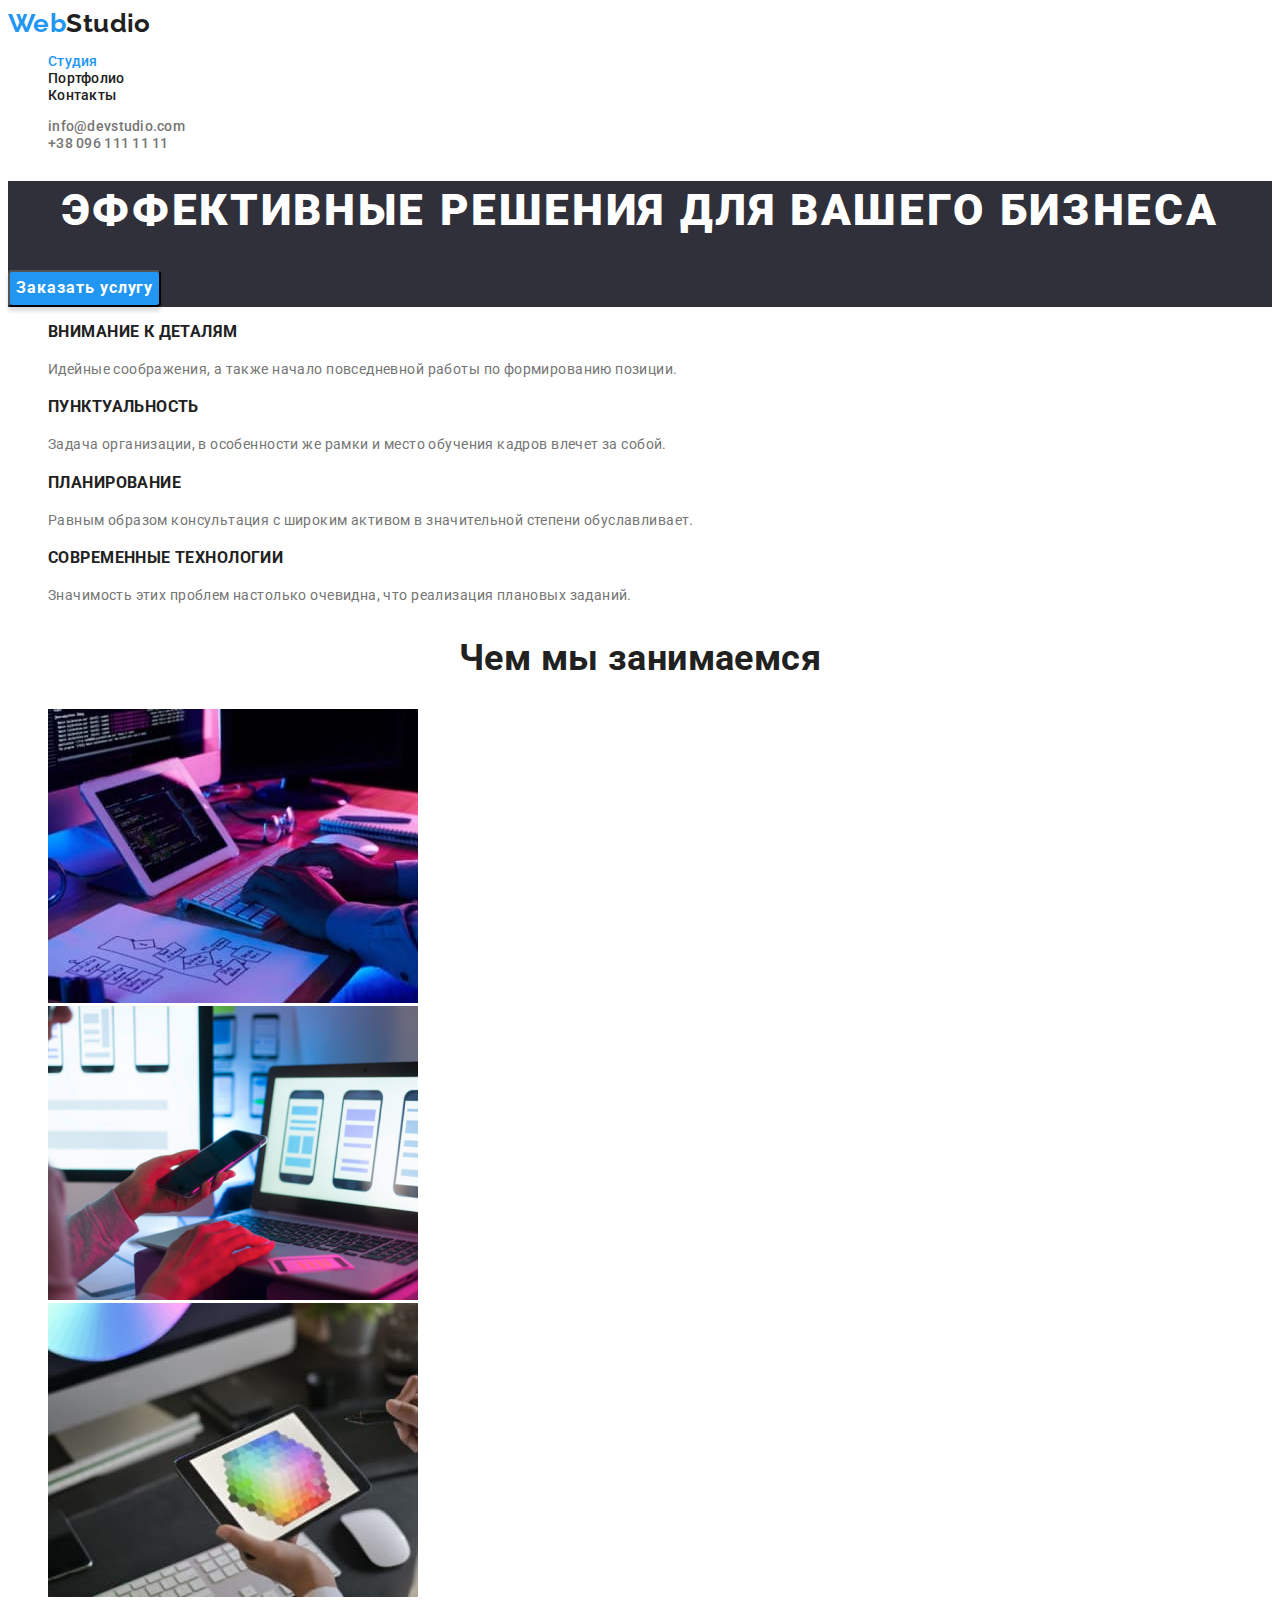
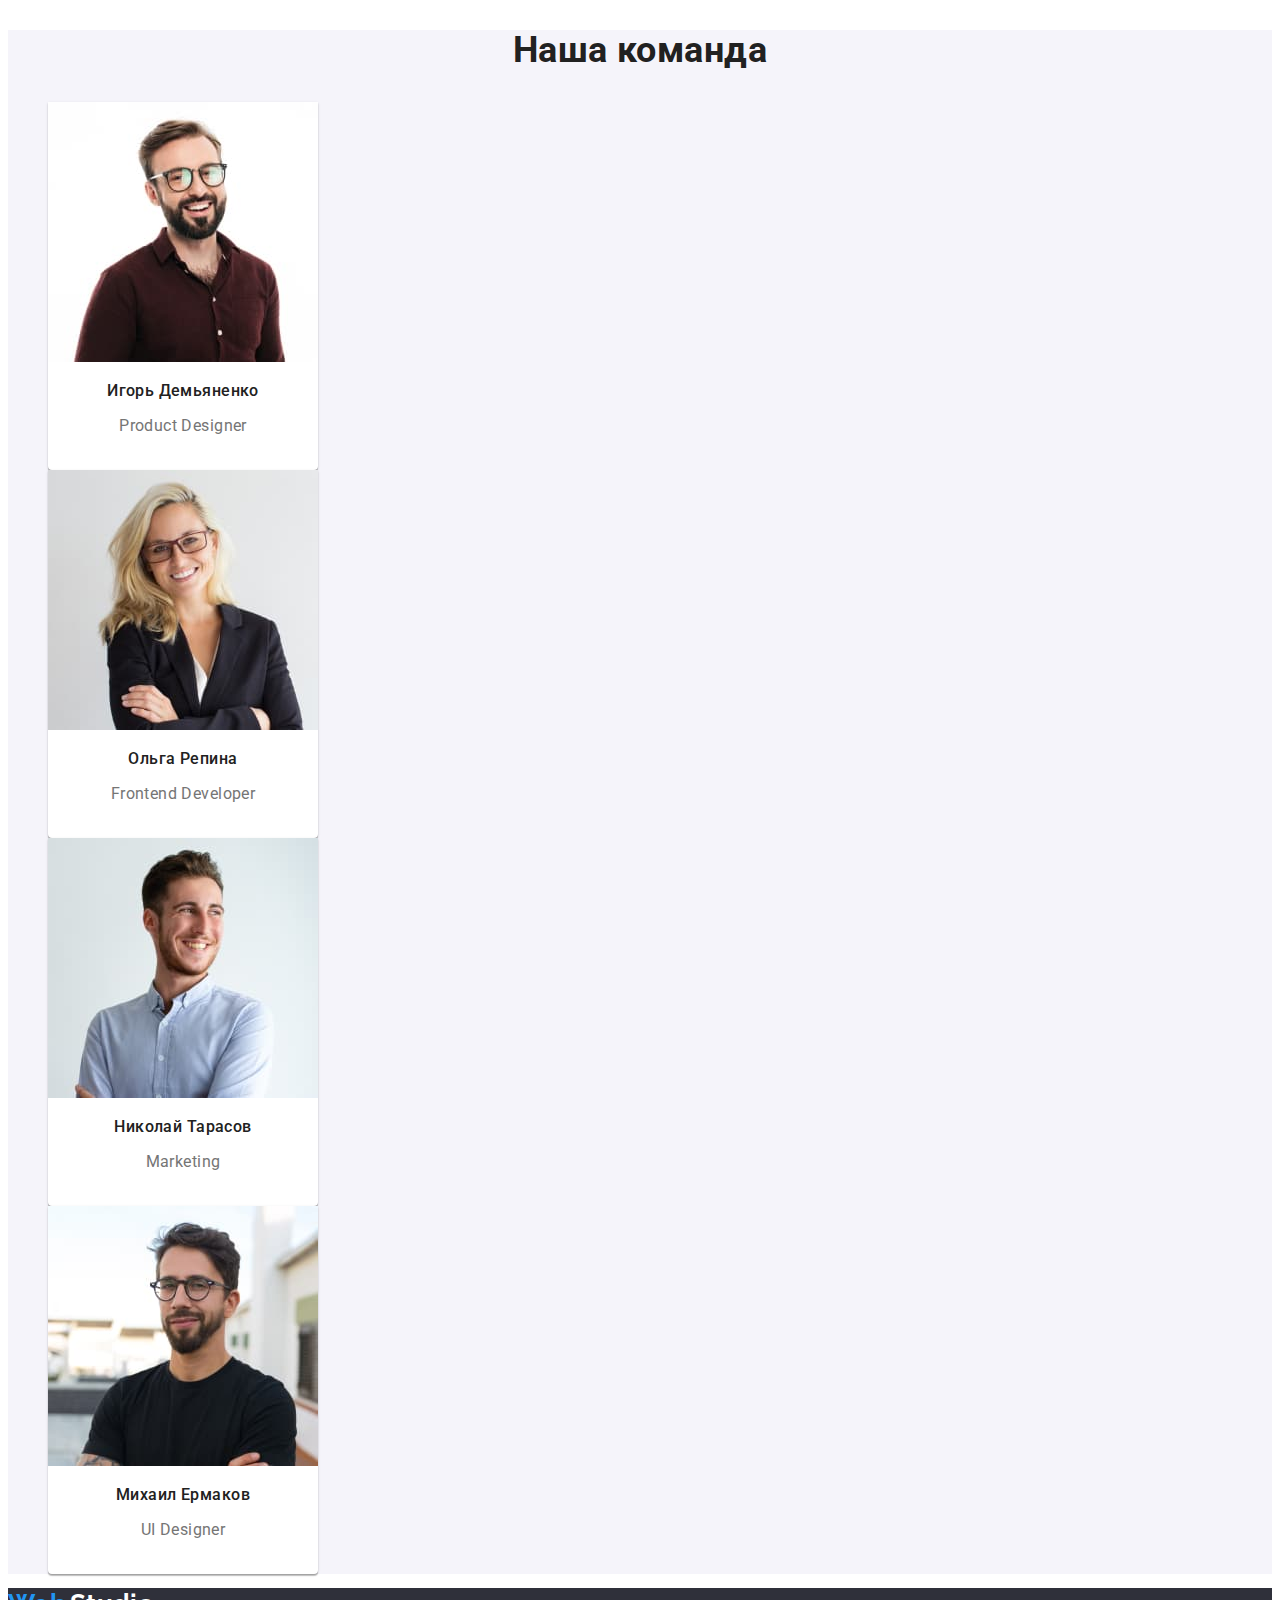
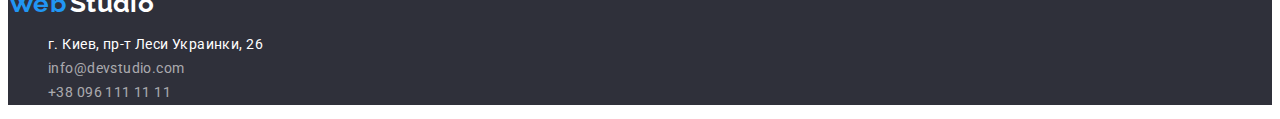
==== index.html @ 916453ed "new" ====
<!DOCTYPE html>
<html lang="ru">
<head>
    <meta charset="UTF-8">
    <meta http-equiv="X-UA-Compatible" content="IE=edge">
    <meta name="viewport" content="width=device-width, initial-scale=1.0">
    <title>Document</title>
<link rel="preconnect" href="https://fonts.googleapis.com">
<link rel="preconnect" href="https://fonts.gstatic.com" crossorigin>
<link href="https://fonts.googleapis.com/css2?family=Raleway:wght@700&family=Roboto:wght@400;500;700;900&display=swap" rel="stylesheet">

<link rel="stylesheet" href="./css/styles.css">
</head>
<body>
        <header class="page-header">
            <nav class="nav">
                <a href="index.html" class="page-logo link"> <span class="logo-active">Web</span><span
                        class="logo">Studio</span></a>
        
                <ul class="site-nav list">
                    <li><a href="./index.html" class="link current">Студия</a></li>
                    <li><a href="./portfolio.html" class="link ">Портфолио</a></li>
                    <li><a href="" class="link">Контакты</a></li>
                </ul>
            </nav>
            <ul class="auth-nav list">
                <li class=""><a href="mail:info@devstudio.com" class="link">info@devstudio.com </a></li>
                <li class=""><a href="tel:+380961111111" class="link">+38 096 111 11 11 </a></li>
            </ul>
        
        </header>

    <main>
        <section class="hero">
            <h1 class="hero-title">Эффективные решения для вашего бизнеса</h1>
            <button type="button" class="hero-btn"> Заказать услугу </button>
        </section>

        <section class="section benefits">
            <h2 class=" visually-hidden">Преимущества</h2>
            <ul class="section-list list">
                <li>
                    <h3 class="title">Внимание к деталям</h3>
                    <p class="text">Идейные соображения, а также начало повседневной работы по формированию позиции.</p>
                </li>
                <li>
                    <h3 class="title">Пунктуальность</h3>                                                
                    <p class="text">Задача организации, в особенности же рамки и место обучения кадров влечет за собой.</p>
                </li>
                <li>
                    <h3 class="title">Планирование</h3>
                    <p class="text">Равным образом консультация с широким активом в значительной степени обуславливает.</p>
                </li>
                <li>
                    <h3 class="title">Современные технологии</h3>
                    <p class="text">Значимость этих проблем настолько очевидна, что реализация плановых заданий.</p>
                </li>
            </ul>
        </section>

        <section class="section works">
            <h2 class="works-title">Чем мы занимаемся</h2>
            <ul class="list">
                <li><img src="./images/img1.jpg" alt="Человек печатает на клавиатуре" width="370" height="294"></li>
                <li><img src="./images/img2.jpg" alt="Человек работает с ноутбуком" width="370" height="294"></li>
                <li><img src="./images/img3.jpg" alt="Человек работает с планшетом" width="370" height="294"></li>
            </ul>
        </section>

        <section class="section team">
            <h2 class="team-title">Наша команда</h2>
            <ul class="list">
                 <li class="team-list">
                    <img src="./images/photo-1.jpg" alt="Куратор">
                    <h3 class="title">Игорь Демьяненко</h3>
                    <p lang="en" class="text">Product Designer</p>
                </li>
                <li class="team-list">
                    <img src="./images/photo-2.jpg" alt="Разработчик">
                    <h3 class="title">Ольга Репина</h3>
                    <p lang="en" class="text">Frontend Developer</p>
                </li>
                <li class="team-list">
                    <img src="./images/photo-3.jpg" alt="Маркетолог">
                    <h3 class="title">Николай Тарасов</h3>
                    <p lang="en" class="text">Marketing</p>
                </li>
                <li class="team-list">
                    <img src="./images/photo-4.jpg" alt="Дизайнер">
                    <h3 class="title">Михаил Ермаков</h3>
                    <p lang="en" class="text">UI Designer</p>
                </li>
            </ul>
        </section>
    </main>

<footer class="group">
    <a href="index.html" class="page-logo link"> <span class="logo-active">Web</span> <span class="logo">Studio</span></a>
    <address class="place">
        <ul class="menu list">
            <li><a href="https://goo.gl/maps/wAKZmXzCCc5WXMGi8" target="blank" rel="noopener nofollow noreferrer"
                    class="home-link link">
                    г. Киев, пр-т Леси Украинки, 26</a></li>
            <li><a href="mail:info@devstudio.com" class="link-direction link">info@devstudio.com</a></li>
            <li><a href="tel:+380961111111" class="link-direction link">+38 096 111 11 11</a></li>
        </ul>
    </address>

</footer>

</body>
</html>
---- css/styles.css ----
:root{
    --primary-text-color: #757575;
    --title-text-color:#212121;
    --accent-color:#2196F3;
    --second-accent-color:#188CE8;
    --white-text-color: #FFFFFF;
    --primary-background-color:#FFFFFF; 
    --second-background-color:#2F303A;
    --third-background-color:#F5F4FA;
    --footer-color:rgba(255, 255, 255, 0.6);
}
body{
    font-family: 'Roboto',sans-serif;
    background-color: var(--primary-background-color);
    color: var(--primary-text-color);
    font-size: 14px;
    letter-spacing: 0.03em;
}

/* ---------------------logo----------------- */
.page-logo:focus{
    color: var(--accent-color);
}
.logo-active{
    font-family:'Raleway',sans-serif;
    font-weight: 700;
    font-size: 26px;
    line-height: 1.19;
    color: var(--accent-color);
}
.logo{
    font-family:'Raleway',sans-serif;
    font-weight: 700;
    font-size: 26px;
    line-height: 1.19;
    color: var(--title-text-color);
}
/* --------------------header-------------------- */
.page-header{
    background-color: var(--white-text-color);
}
.site-nav .link {
    font-weight: 500;
    line-height: 1.14;
    letter-spacing: 0.02em;
    color: var(--title-text-color);
}
.site-nav .link:hover,
.site-nav .link:focus {
    color: var(--accent-color);
}

.auth-nav .link{
    font-weight: 500;
    line-height: 1.14;
    letter-spacing: 0.02em;
    color: var(--primary-text-color);
}
.auth-nav .link:focus, 
.auth-nav .link:hover{
    color: var(--accent-color);
}
.site-nav .current{
    color: var(--accent-color);
}
/* ---------------hero--------------------- */
.hero,
.group{
    background-color:var(--second-background-color);
}
.hero-title{
    font-weight: 900;
    font-size: 44px;
    line-height: 1.36;
    text-align: center;
    letter-spacing: 0.06em;
    text-transform: uppercase;
    color: var(--white-text-color);
}
.hero-btn{
    background-color: var(--accent-color);
    box-shadow: 0px 4px 4px rgba(0, 0, 0, 0.15);
    border-radius: 4px;
    font-weight: 700;
    font-size: 16px;
    line-height: 1.88;
    display: flex;
    align-items: center;
    text-align: center;
    letter-spacing: 0.06em;
    color: var(--white-text-color);
    font-family: inherit;
    cursor: pointer;
}
.hero-btn:hover, 
.hero-btn:focus{
    background-color: var(--second-accent-color);
}

/* -----------------visually-hidden------------------- */
.visually-hidden{
    position: absolute;
    width: 1px;
    height: 1px;
    margin: -1px;
    border: 0;
    padding: 0;
    clip: rect(0 0 0 0);
    overflow: hidden;
}


/* --------------benefits--------------------------- */

.benefits,
.works{
    background-color:var(--primary-background-color);
}
.benefits .title{
    font-weight: 700;
    line-height: 1.14;
    text-transform: uppercase;
    color:var(--title-text-color);
}
.benefits .text{
    line-height: 1.71;
    color: var(--primary-text-color);
}

/* ----------------works-------------------------- */
.team-title,
.works-title{
    font-weight: 700;
    font-size: 36px;
    line-height: 1.16;
    text-align: center;
    color: var(--title-text-color);
}
/* ----------------team----------------------------- */

.team{
    background-color: var(--third-background-color);
}
.team-list{
  background-color: var(--white-text-color);
    box-shadow: 0px 1px 3px rgba(0, 0, 0, 0.12),
    0px 1px 1px rgba(0, 0, 0, 0.14),
    0px 2px 1px rgba(0, 0, 0, 0.2);
    border-radius: 0px 0px 4px 4px;

    width: 270px;
    height: 368px;
    left: 215px;
    top: 1635px;
}
.team .title{
    font-weight: 500;
    font-size: 16px;
    line-height: 1.19;
    text-align: center;
    color: var(--title-text-color);
}
.team .text{
    font-weight: 400;
    font-size: 16px;
    line-height: 1.19;
    text-align: center;
    color:var(--primary-text-color);
}
/* -------------footer-------------- */
.group .logo{
    color: var(--white-text-color);
}
.place {
    font-style: normal;
}
.menu .link-direction {
    color: var(--footer-color);
}
.link-direction,
.home-link{
    line-height: 1.71;
}
.menu .link-direction:hover,
.menu .link-direction:focus{
    color: var(--accent-color);
}

.menu .home-link{
   
    color: var(--white-text-color);
}

.link{
    text-decoration: none;
}
.list{
    list-style: none;
}


/* --------------portfolio------------------ */
.btn{
    font-weight: 500;
    font-size: 16px;
    line-height: 1.62;
    text-align: center;
    color: var(--title-text-color);
    background-color: var(--third-background-color);
    cursor: pointer;
    font-family: inherit;
}
.btn:hover,
.btn:focus{
    color: var(--white-text-color);
    background-color:var(--accent-color)
}
/* ------------section-------------- */
.port-title{
    font-weight: 700;
    font-size: 18px;
    line-height: 2;
    letter-spacing: 0.06em;
    color: var(--title-text-color);
}
.port-text{
    font-weight: 400;
    font-size: 16px;
    line-height: 1.88;
    color: var(--primary-text-color);
}
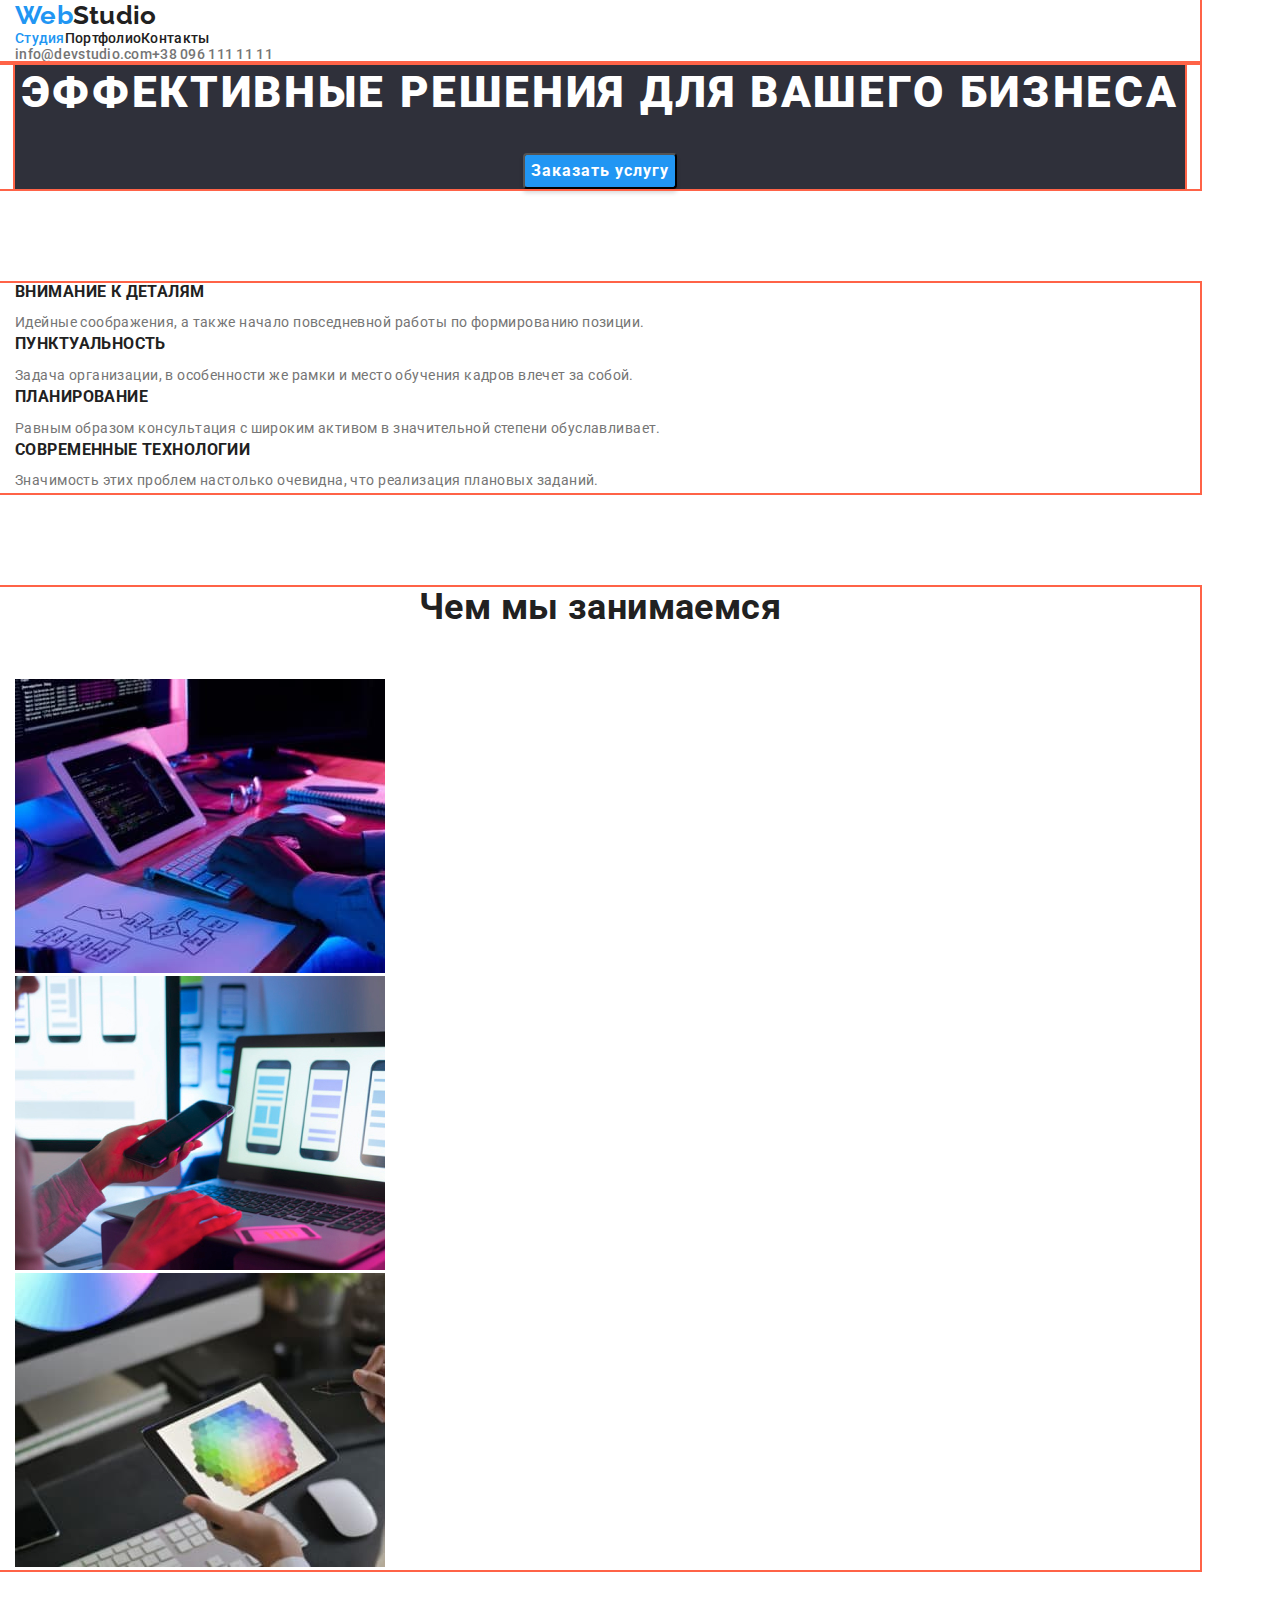
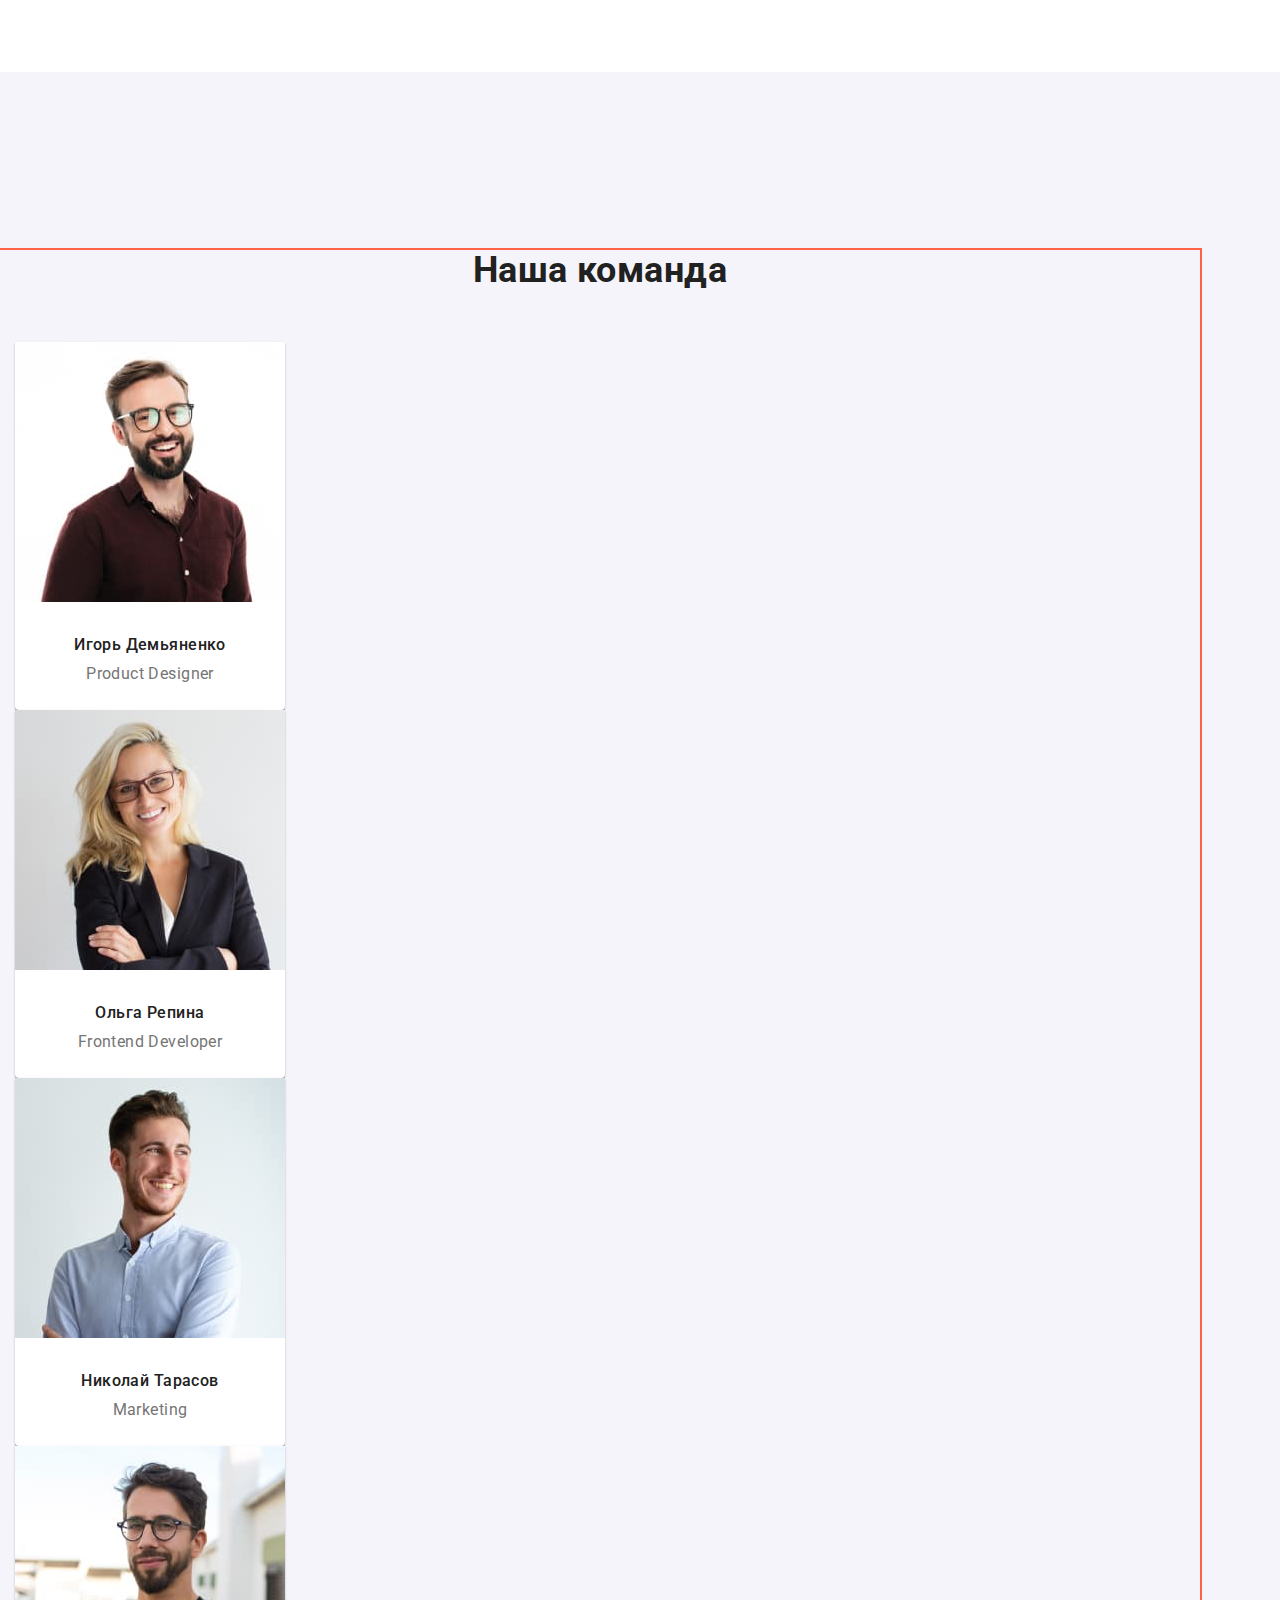
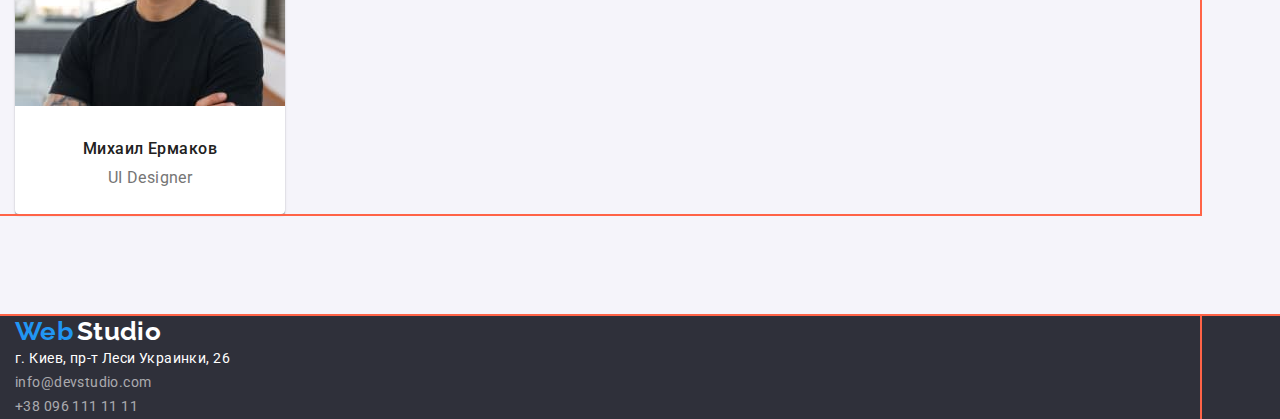
==== commit ccca56e0: "add html scc" ====
--- a/index.html
+++ b/index.html
@@ -5,107 +5,131 @@
     <meta http-equiv="X-UA-Compatible" content="IE=edge">
     <meta name="viewport" content="width=device-width, initial-scale=1.0">
     <title>Document</title>
-<link rel="preconnect" href="https://fonts.googleapis.com">
-<link rel="preconnect" href="https://fonts.gstatic.com" crossorigin>
-<link href="https://fonts.googleapis.com/css2?family=Raleway:wght@700&family=Roboto:wght@400;500;700;900&display=swap" rel="stylesheet">
+    <link rel="stylesheet" href="https://cdnjs.cloudflare.com/ajax/libs/modern-normalize/1.0.0/modern-normalize.min.css" />
+
+    <link rel="preconnect" href="https://fonts.googleapis.com">
+    <link rel="preconnect" href="https://fonts.gstatic.com" crossorigin>
+
+    <link href="https://fonts.googleapis.com/css2?family=Raleway:wght@700&family=Roboto:wght@400;500;700;900&display=swap" rel="stylesheet">
 
 <link rel="stylesheet" href="./css/styles.css">
 </head>
 <body>
+   
         <header class="page-header">
-            <nav class="nav">
-                <a href="index.html" class="page-logo link"> <span class="logo-active">Web</span><span
-                        class="logo">Studio</span></a>
-        
-                <ul class="site-nav list">
-                    <li><a href="./index.html" class="link current">Студия</a></li>
-                    <li><a href="./portfolio.html" class="link ">Портфолио</a></li>
-                    <li><a href="" class="link">Контакты</a></li>
+            <div class="container">
+                <nav class="">
+                    <a href="index.html" class="page-logo"><span class="logo-active">Web</span><span
+                            class="logo">Studio</span></a>
+                
+                    <ul class="site-nav">
+                        <li><a href="./index.html" class="link current">Студия</a></li>
+                        <li><a href="./portfolio.html" class="link ">Портфолио</a></li>
+                        <li><a href="" class="link">Контакты</a></li>
+                    </ul>
+                </nav>
+                <ul class="auth-nav list">
+                    <li class=""><a href="mail:info@devstudio.com" class="link">info@devstudio.com </a></li>
+                    <li class=""><a href="tel:+380961111111" class="link">+38 096 111 11 11 </a></li>
                 </ul>
-            </nav>
-            <ul class="auth-nav list">
-                <li class=""><a href="mail:info@devstudio.com" class="link">info@devstudio.com </a></li>
-                <li class=""><a href="tel:+380961111111" class="link">+38 096 111 11 11 </a></li>
-            </ul>
+            </div>
+           
         
         </header>
+       
+
 
     <main>
-        <section class="hero">
-            <h1 class="hero-title">Эффективные решения для вашего бизнеса</h1>
-            <button type="button" class="hero-btn"> Заказать услугу </button>
-        </section>
+        <div class="container">
+            <section class="hero">
+                <h1 class="hero-title">Эффективные решения для вашего бизнеса</h1>
+                <button type="button" class="hero-btn"> Заказать услугу </button>
+            </section>
+        </div>
 
         <section class="section benefits">
-            <h2 class=" visually-hidden">Преимущества</h2>
-            <ul class="section-list list">
-                <li>
-                    <h3 class="title">Внимание к деталям</h3>
-                    <p class="text">Идейные соображения, а также начало повседневной работы по формированию позиции.</p>
-                </li>
-                <li>
-                    <h3 class="title">Пунктуальность</h3>                                                
-                    <p class="text">Задача организации, в особенности же рамки и место обучения кадров влечет за собой.</p>
-                </li>
-                <li>
-                    <h3 class="title">Планирование</h3>
-                    <p class="text">Равным образом консультация с широким активом в значительной степени обуславливает.</p>
-                </li>
-                <li>
-                    <h3 class="title">Современные технологии</h3>
-                    <p class="text">Значимость этих проблем настолько очевидна, что реализация плановых заданий.</p>
-                </li>
-            </ul>
+            <div class="container">
+                <h2 class=" visually-hidden">Преимущества</h2>
+                <ul class="section-list list">
+                    <li>
+                        <h3 class="title">Внимание к деталям</h3>
+                        <p class="text">Идейные соображения, а также начало повседневной работы по формированию позиции.</p>
+                    </li>
+                    <li>
+                        <h3 class="title">Пунктуальность</h3>
+                        <p class="text">Задача организации, в особенности же рамки и место обучения кадров влечет за собой.</p>
+                    </li>
+                    <li>
+                        <h3 class="title">Планирование</h3>
+                        <p class="text">Равным образом консультация с широким активом в значительной степени обуславливает.</p>
+                    </li>
+                    <li>
+                        <h3 class="title">Современные технологии</h3>
+                        <p class="text">Значимость этих проблем настолько очевидна, что реализация плановых заданий.</p>
+                    </li>
+                </ul>
+            </div>
         </section>
 
         <section class="section works">
-            <h2 class="works-title">Чем мы занимаемся</h2>
-            <ul class="list">
-                <li><img src="./images/img1.jpg" alt="Человек печатает на клавиатуре" width="370" height="294"></li>
-                <li><img src="./images/img2.jpg" alt="Человек работает с ноутбуком" width="370" height="294"></li>
-                <li><img src="./images/img3.jpg" alt="Человек работает с планшетом" width="370" height="294"></li>
-            </ul>
-        </section>
+            <div class="container">
+                <h2 class="works-title">Чем мы занимаемся</h2>
+                <ul class="list">
+                    <li><img src="./images/img1.jpg" alt="Человек печатает на клавиатуре" width="370" height="294"></li>
+                    <li><img src="./images/img2.jpg" alt="Человек работает с ноутбуком" width="370" height="294"></li>
+                    <li><img src="./images/img3.jpg" alt="Человек работает с планшетом" width="370" height="294"></li>
+                </ul>
+                </section>
+            </div>
 
         <section class="section team">
-            <h2 class="team-title">Наша команда</h2>
-            <ul class="list">
-                 <li class="team-list">
-                    <img src="./images/photo-1.jpg" alt="Куратор">
-                    <h3 class="title">Игорь Демьяненко</h3>
-                    <p lang="en" class="text">Product Designer</p>
-                </li>
-                <li class="team-list">
-                    <img src="./images/photo-2.jpg" alt="Разработчик">
-                    <h3 class="title">Ольга Репина</h3>
-                    <p lang="en" class="text">Frontend Developer</p>
-                </li>
-                <li class="team-list">
-                    <img src="./images/photo-3.jpg" alt="Маркетолог">
-                    <h3 class="title">Николай Тарасов</h3>
-                    <p lang="en" class="text">Marketing</p>
-                </li>
-                <li class="team-list">
-                    <img src="./images/photo-4.jpg" alt="Дизайнер">
-                    <h3 class="title">Михаил Ермаков</h3>
-                    <p lang="en" class="text">UI Designer</p>
-                </li>
-            </ul>
+              <div class="container">
+                <h2 class="team-title">Наша команда</h2>
+                <ul class="list">
+                    <li class="team-list">
+                        <img src="./images/photo-1.jpg" alt="Куратор" class="imag">
+                        <h3 class="title">Игорь Демьяненко</h3>
+                        <p lang="en" class="text">Product Designer</p>
+                    </li>
+                    <li class="team-list">
+                        <img src="./images/photo-2.jpg" alt="Разработчик" class="imag">
+                        <h3 class="title">Ольга Репина</h3>
+                        <p lang="en" class="text">Frontend Developer</p>
+                    </li>
+                    <li class="team-list">
+                        <img src="./images/photo-3.jpg" alt="Маркетолог" class="imag">
+                        <h3 class="title">Николай Тарасов</h3>
+                        <p lang="en" class="text">Marketing</p>
+                    </li>
+                    <li class="team-list">
+                        <img src="./images/photo-4.jpg" alt="Дизайнер" class="imag">
+                        <h3 class="title">Михаил Ермаков</h3>
+                        <p lang="en" class="text">UI Designer</p>
+                    </li>
+                </ul>
+
+           
+      
+              </div>      
+                
+            
         </section>
     </main>
 
 <footer class="group">
-    <a href="index.html" class="page-logo link"> <span class="logo-active">Web</span> <span class="logo">Studio</span></a>
-    <address class="place">
-        <ul class="menu list">
-            <li><a href="https://goo.gl/maps/wAKZmXzCCc5WXMGi8" target="blank" rel="noopener nofollow noreferrer"
-                    class="home-link link">
-                    г. Киев, пр-т Леси Украинки, 26</a></li>
-            <li><a href="mail:info@devstudio.com" class="link-direction link">info@devstudio.com</a></li>
-            <li><a href="tel:+380961111111" class="link-direction link">+38 096 111 11 11</a></li>
-        </ul>
-    </address>
+    <div class="container">
+        <a href="index.html" class="page-logo link"> <span class="logo-active">Web</span> <span class="logo">Studio</span></a>
+        <address class="place">
+            <ul class="menu list">
+                <li><a href="https://goo.gl/maps/wAKZmXzCCc5WXMGi8" target="blank" rel="noopener nofollow noreferrer"
+                        class="home-link link">
+                        г. Киев, пр-т Леси Украинки, 26</a></li>
+                <li><a href="mail:info@devstudio.com" class="link-direction link">info@devstudio.com</a></li>
+                <li><a href="tel:+380961111111" class="link-direction link">+38 096 111 11 11</a></li>
+            </ul>
+        </address>
 
+    </div>
 </footer>
 
 </body>
--- a/css/styles.css
+++ b/css/styles.css
@@ -15,11 +15,32 @@
     color: var(--primary-text-color);
     font-size: 14px;
     letter-spacing: 0.03em;
-}
-
+    
+}
+
+
+
+ul{
+    padding: 0;
+    margin: 0;
+    list-style: none;
+}
+a{
+    text-decoration: none;
+}
+.container {
+
+    width: 1200px;
+    padding-left: 15px;
+    padding-right: 15px;
+    outline: 2px solid tomato;
+
+    /* text-align: center; */
+}
 /* ---------------------logo----------------- */
 .page-logo:focus{
     color: var(--accent-color);
+    
 }
 .logo-active{
     font-family:'Raleway',sans-serif;
@@ -36,46 +57,59 @@
     color: var(--title-text-color);
 }
 /* --------------------header-------------------- */
+
 .page-header{
-    background-color: var(--white-text-color);
-}
-.site-nav .link {
     font-weight: 500;
     line-height: 1.14;
     letter-spacing: 0.02em;
-    color: var(--title-text-color);
-}
+    background-color: var(--white-text-color);
+}
+.site-nav .link {
+    color: var(--title-text-color);
+}
+
+.auth-nav .link {
+    color: var(--primary-text-color);
+}
+
 .site-nav .link:hover,
-.site-nav .link:focus {
-    color: var(--accent-color);
-}
-
-.auth-nav .link{
-    font-weight: 500;
-    line-height: 1.14;
-    letter-spacing: 0.02em;
-    color: var(--primary-text-color);
-}
-.auth-nav .link:focus, 
-.auth-nav .link:hover{
-    color: var(--accent-color);
-}
+.site-nav .link:focus,
+.auth-nav .link:focus,
+.auth-nav .link:hover {
+    color: var(--accent-color);
+}
+
 .site-nav .current{
     color: var(--accent-color);
+}
+
+.site-nav,
+.auth-nav{
+    display: flex;
 }
 /* ---------------hero--------------------- */
 .hero,
 .group{
     background-color:var(--second-background-color);
-}
+    outline: 2px solid tomato;
+}
+.hero{
+    text-align: center;
+    /* margin-bottom: 94px; */
+}
+
 .hero-title{
+    margin-top: 0;
+    margin-bottom: 30px;
+
     font-weight: 900;
     font-size: 44px;
     line-height: 1.36;
-    text-align: center;
     letter-spacing: 0.06em;
     text-transform: uppercase;
-    color: var(--white-text-color);
+
+    color: var(--white-text-color);
+    /* background-color: teal; */
 }
 .hero-btn{
     background-color: var(--accent-color);
@@ -84,13 +118,14 @@
     font-weight: 700;
     font-size: 16px;
     line-height: 1.88;
-    display: flex;
-    align-items: center;
-    text-align: center;
+    display:inline-block;
+    /* align-items: center; */
+    /* text-align: center; */
     letter-spacing: 0.06em;
     color: var(--white-text-color);
     font-family: inherit;
     cursor: pointer;
+    /* margin-bottom: 200px; */
 }
 .hero-btn:hover, 
 .hero-btn:focus{
@@ -117,31 +152,75 @@
     background-color:var(--primary-background-color);
 }
 .benefits .title{
+    margin-top: 0;
+    margin-bottom: 10px;
     font-weight: 700;
     line-height: 1.14;
     text-transform: uppercase;
     color:var(--title-text-color);
+    /* background-color:tomato; */
 }
 .benefits .text{
+    margin-top: 0;
+    margin-bottom: 0;
     line-height: 1.71;
     color: var(--primary-text-color);
+}
+
+.benefits {
+    padding-bottom: 94px;
+    padding-top: 94px;
+    /* background-color: rebeccapurple; */
+
+    /* margin-bottom: 94px;  */
+    /* background-color: tomato; */
 }
 
 /* ----------------works-------------------------- */
 .team-title,
 .works-title{
+    margin-top: 0;
+    margin-bottom: 50px;
     font-weight: 700;
     font-size: 36px;
     line-height: 1.16;
     text-align: center;
     color: var(--title-text-color);
 }
+.works{
+    /* background-color: tomato; */
+    /* margin-bottom: 94px; */
+    padding-bottom: 102px;
+}
+
+
 /* ----------------team----------------------------- */
 
 .team{
+    
     background-color: var(--third-background-color);
+    padding-top: 178px;
+    padding-bottom: 102px;
+}
+
+.team .title {
+    margin-top: 0;
+    margin-bottom: 10px;
+
+    font-weight: 500;
+    font-size: 16px;
+    line-height: 1.19;
+     text-align: center;
+    color: var(--title-text-color); 
+}
+
+.imag{
+    margin-bottom: 30px;
 }
 .team-list{
+   
+
+    
   background-color: var(--white-text-color);
     box-shadow: 0px 1px 3px rgba(0, 0, 0, 0.12),
     0px 1px 1px rgba(0, 0, 0, 0.14),
@@ -152,15 +231,12 @@
     height: 368px;
     left: 215px;
     top: 1635px;
-}
-.team .title{
-    font-weight: 500;
-    font-size: 16px;
-    line-height: 1.19;
-    text-align: center;
-    color: var(--title-text-color);
-}
+    
+}
+
 .team .text{
+    margin-top: 0;
+    margin-bottom: 30px;
     font-weight: 400;
     font-size: 16px;
     line-height: 1.19;
@@ -187,16 +263,10 @@
 }
 
 .menu .home-link{
-   
-    color: var(--white-text-color);
-}
-
-.link{
-    text-decoration: none;
-}
-.list{
-    list-style: none;
-}
+    color: var(--white-text-color);
+}
+
+
 
 
 /* --------------portfolio------------------ */
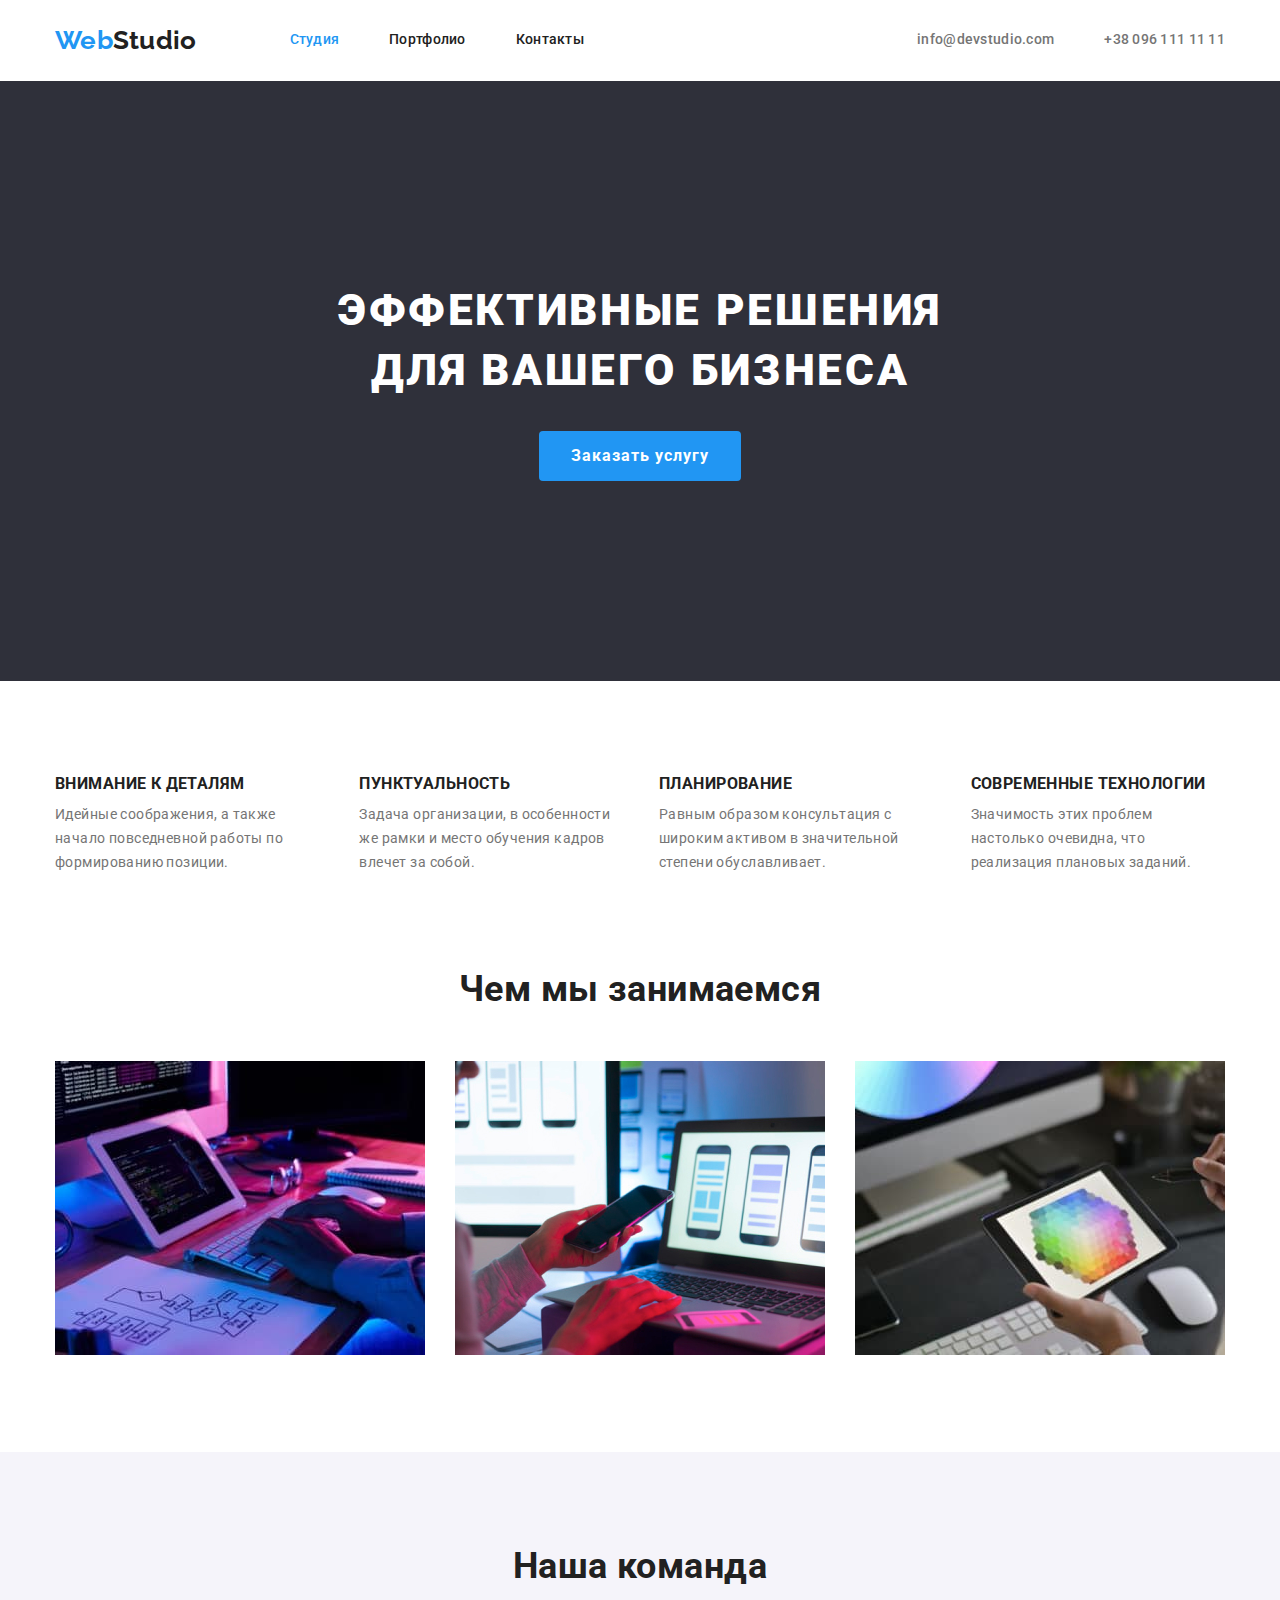
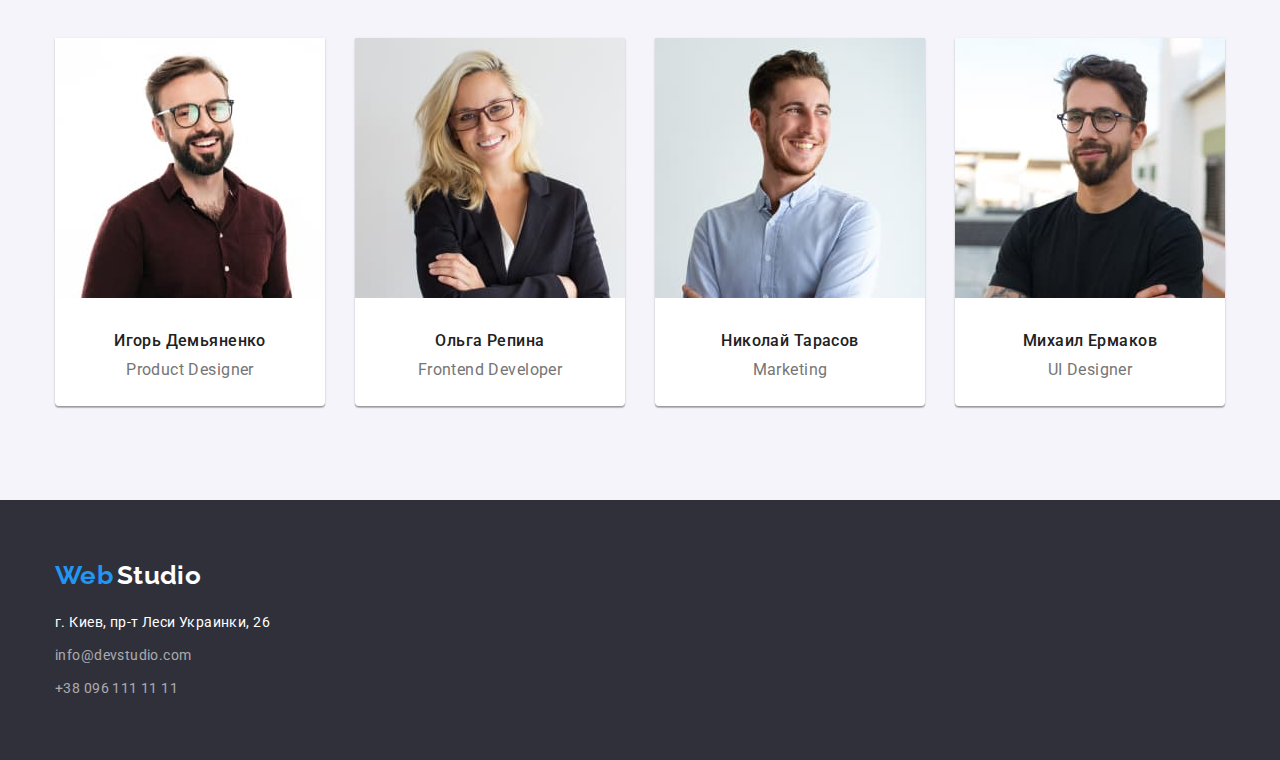
==== commit 006a981a: "add html+css home page" ====
--- a/index.html
+++ b/index.html
@@ -17,53 +17,55 @@
 <body>
    
         <header class="page-header">
-            <div class="container">
-                <nav class="">
-                    <a href="index.html" class="page-logo"><span class="logo-active">Web</span><span
+            <div class="container main-nav">
+                <nav class="header-nav">
+                    <a href="index.html" class="page-logo link"><span class="logo-active">Web</span><span
                             class="logo">Studio</span></a>
                 
                     <ul class="site-nav">
-                        <li><a href="./index.html" class="link current">Студия</a></li>
-                        <li><a href="./portfolio.html" class="link ">Портфолио</a></li>
-                        <li><a href="" class="link">Контакты</a></li>
+                        <li class="item"><a href="./index.html" class="link current">Студия</a></li>
+                        <li class="item"><a href="./portfolio.html" class="link ">Портфолио</a></li>
+                        <li class="item"><a href="" class="link">Контакты</a></li>
                     </ul>
                 </nav>
-                <ul class="auth-nav list">
-                    <li class=""><a href="mail:info@devstudio.com" class="link">info@devstudio.com </a></li>
-                    <li class=""><a href="tel:+380961111111" class="link">+38 096 111 11 11 </a></li>
-                </ul>
+                
+                    <ul class="auth-nav">
+                        <li class="item"><a href="mail:info@devstudio.com" class="link">info@devstudio.com </a></li>
+                        <li class="item"><a href="tel:+380961111111" class="link">+38 096 111 11 11 </a></li>
+                    </ul>
+                
             </div>
            
         
         </header>
        
-
-
     <main>
-        <div class="container">
-            <section class="hero">
+        <section class="hero">
+            <div class="container">
                 <h1 class="hero-title">Эффективные решения для вашего бизнеса</h1>
                 <button type="button" class="hero-btn"> Заказать услугу </button>
-            </section>
-        </div>
+            </div>
+        </section>
+
+        
 
         <section class="section benefits">
             <div class="container">
                 <h2 class=" visually-hidden">Преимущества</h2>
-                <ul class="section-list list">
-                    <li>
+                <ul class="section-list">
+                    <li class="item">
                         <h3 class="title">Внимание к деталям</h3>
                         <p class="text">Идейные соображения, а также начало повседневной работы по формированию позиции.</p>
                     </li>
-                    <li>
+                    <li class="item">
                         <h3 class="title">Пунктуальность</h3>
                         <p class="text">Задача организации, в особенности же рамки и место обучения кадров влечет за собой.</p>
                     </li>
-                    <li>
+                    <li class="item">
                         <h3 class="title">Планирование</h3>
                         <p class="text">Равным образом консультация с широким активом в значительной степени обуславливает.</p>
                     </li>
-                    <li>
+                    <li class="item">
                         <h3 class="title">Современные технологии</h3>
                         <p class="text">Значимость этих проблем настолько очевидна, что реализация плановых заданий.</p>
                     </li>
@@ -74,10 +76,10 @@
         <section class="section works">
             <div class="container">
                 <h2 class="works-title">Чем мы занимаемся</h2>
-                <ul class="list">
-                    <li><img src="./images/img1.jpg" alt="Человек печатает на клавиатуре" width="370" height="294"></li>
-                    <li><img src="./images/img2.jpg" alt="Человек работает с ноутбуком" width="370" height="294"></li>
-                    <li><img src="./images/img3.jpg" alt="Человек работает с планшетом" width="370" height="294"></li>
+                <ul class="works-list">
+                    <li class="item"><img src="./images/img1.jpg" alt="Человек печатает на клавиатуре" width="370" height="294"></li>
+                    <li class="item"><img src="./images/img2.jpg" alt="Человек работает с ноутбуком" width="370" height="294"></li>
+                    <li class="item"><img src="./images/img3.jpg" alt="Человек работает с планшетом" width="370" height="294"></li>
                 </ul>
                 </section>
             </div>
@@ -85,23 +87,23 @@
         <section class="section team">
               <div class="container">
                 <h2 class="team-title">Наша команда</h2>
-                <ul class="list">
-                    <li class="team-list">
+                <ul class="team-list">
+                    <li class="item">
                         <img src="./images/photo-1.jpg" alt="Куратор" class="imag">
                         <h3 class="title">Игорь Демьяненко</h3>
                         <p lang="en" class="text">Product Designer</p>
                     </li>
-                    <li class="team-list">
+                    <li class="item">
                         <img src="./images/photo-2.jpg" alt="Разработчик" class="imag">
                         <h3 class="title">Ольга Репина</h3>
                         <p lang="en" class="text">Frontend Developer</p>
                     </li>
-                    <li class="team-list">
+                    <li class="item">
                         <img src="./images/photo-3.jpg" alt="Маркетолог" class="imag">
                         <h3 class="title">Николай Тарасов</h3>
                         <p lang="en" class="text">Marketing</p>
                     </li>
-                    <li class="team-list">
+                    <li class="item">
                         <img src="./images/photo-4.jpg" alt="Дизайнер" class="imag">
                         <h3 class="title">Михаил Ермаков</h3>
                         <p lang="en" class="text">UI Designer</p>
@@ -120,12 +122,12 @@
     <div class="container">
         <a href="index.html" class="page-logo link"> <span class="logo-active">Web</span> <span class="logo">Studio</span></a>
         <address class="place">
-            <ul class="menu list">
-                <li><a href="https://goo.gl/maps/wAKZmXzCCc5WXMGi8" target="blank" rel="noopener nofollow noreferrer"
+            <ul class="menu">
+                <li class="item"><a href="https://goo.gl/maps/wAKZmXzCCc5WXMGi8" target="blank" rel="noopener nofollow noreferrer"
                         class="home-link link">
                         г. Киев, пр-т Леси Украинки, 26</a></li>
-                <li><a href="mail:info@devstudio.com" class="link-direction link">info@devstudio.com</a></li>
-                <li><a href="tel:+380961111111" class="link-direction link">+38 096 111 11 11</a></li>
+                <li class="item"><a href="mail:info@devstudio.com" class="link-direction link">info@devstudio.com</a></li>
+                <li class="item"><a href="tel:+380961111111" class="link-direction link">+38 096 111 11 11</a></li>
             </ul>
         </address>
 
--- a/css/styles.css
+++ b/css/styles.css
@@ -9,6 +9,7 @@
     --third-background-color:#F5F4FA;
     --footer-color:rgba(255, 255, 255, 0.6);
 }
+
 body{
     font-family: 'Roboto',sans-serif;
     background-color: var(--primary-background-color);
@@ -18,54 +19,99 @@
     
 }
 
-
-
 ul{
     padding: 0;
     margin: 0;
     list-style: none;
 }
-a{
+
+.link{
     text-decoration: none;
 }
+
 .container {
-
     width: 1200px;
-    padding-left: 15px;
-    padding-right: 15px;
-    outline: 2px solid tomato;
-
-    /* text-align: center; */
+    margin: 0 auto;
+    padding: 0 15px;
+
+    /* outline: 2px solid tomato; */
 }
 /* ---------------------logo----------------- */
 .page-logo:focus{
     color: var(--accent-color);
-    
-}
+}
+
+.page-logo{
+    padding-top: 25px;
+    padding-bottom: 25px;
+}
+
 .logo-active{
+    color: var(--accent-color);
+
     font-family:'Raleway',sans-serif;
     font-weight: 700;
     font-size: 26px;
     line-height: 1.19;
-    color: var(--accent-color);
-}
+}
+
 .logo{
+    color: var(--title-text-color);
+
     font-family:'Raleway',sans-serif;
     font-weight: 700;
     font-size: 26px;
-    line-height: 1.19;
-    color: var(--title-text-color);
+    line-height: 1.19; 
 }
 /* --------------------header-------------------- */
 
 .page-header{
+    background-color: var(--white-text-color);
+    
+
     font-weight: 500;
     line-height: 1.14;
     letter-spacing: 0.02em;
-    background-color: var(--white-text-color);
-}
+}
+
+/* main-nav */
+.main-nav{
+    display: flex;
+    align-items: center;
+}
+
+.header-nav{
+    display: flex;
+}
+
 .site-nav .link {
-    color: var(--title-text-color);
+    display: block;
+    padding-top: 32px;
+    padding-bottom: 32px;
+
+    color: var(--title-text-color);
+}
+
+.site-nav{
+    display: flex;
+    margin-left: 93px;
+}
+
+.site-nav .item+ .item{
+    margin-left: 50px;
+}
+
+/* auth-nav */
+
+.auth-nav{
+    display: flex;
+    padding-top: 32px;
+    padding-bottom: 32px;
+    margin-left: auto;
+}
+
+.auth-nav .item+.item{
+    margin-left: 50px;
 }
 
 .auth-nav .link {
@@ -76,57 +122,57 @@
 .site-nav .link:focus,
 .auth-nav .link:focus,
 .auth-nav .link:hover {
-    color: var(--accent-color);
+    color: var(--accent-color);     
 }
 
 .site-nav .current{
     color: var(--accent-color);
 }
 
-.site-nav,
-.auth-nav{
-    display: flex;
-}
 /* ---------------hero--------------------- */
-.hero,
-.group{
+.hero{
     background-color:var(--second-background-color);
-    outline: 2px solid tomato;
-}
+}
+
 .hero{
     text-align: center;
-    /* margin-bottom: 94px; */
 }
 
 .hero-title{
-    margin-top: 0;
+    padding-top: 200px;
+    width: 696px;
+    margin: 0 auto;
     margin-bottom: 30px;
+
+    color: var(--white-text-color); 
 
     font-weight: 900;
     font-size: 44px;
     line-height: 1.36;
     letter-spacing: 0.06em;
     text-transform: uppercase;
-
+    
+}
+
+.hero-btn{
+    display:inline-block;
+    margin-bottom: 200px;
+    padding: 10px 32px;
+    border-radius: 4px;
+    border: none;
+
+    background-color: var(--accent-color);
     color: var(--white-text-color);
-    /* background-color: teal; */
-}
-.hero-btn{
-    background-color: var(--accent-color);
-    box-shadow: 0px 4px 4px rgba(0, 0, 0, 0.15);
-    border-radius: 4px;
+
     font-weight: 700;
     font-size: 16px;
     line-height: 1.88;
-    display:inline-block;
-    /* align-items: center; */
-    /* text-align: center; */
     letter-spacing: 0.06em;
-    color: var(--white-text-color);
+
     font-family: inherit;
     cursor: pointer;
-    /* margin-bottom: 200px; */
-}
+   }
+
 .hero-btn:hover, 
 .hero-btn:focus{
     background-color: var(--second-accent-color);
@@ -143,64 +189,82 @@
     clip: rect(0 0 0 0);
     overflow: hidden;
 }
-
-
 /* --------------benefits--------------------------- */
 
 .benefits,
 .works{
     background-color:var(--primary-background-color);
 }
+
+.section-list{
+    display: flex;
+}
+
+.section-list .item+.item{
+    margin-left: 30px;
+}
+
 .benefits .title{
     margin-top: 0;
     margin-bottom: 10px;
+
+    color:var(--title-text-color);
+
     font-weight: 700;
     line-height: 1.14;
     text-transform: uppercase;
-    color:var(--title-text-color);
-    /* background-color:tomato; */
-}
+}
+
 .benefits .text{
     margin-top: 0;
     margin-bottom: 0;
+
+    color: var(--primary-text-color);
+
     line-height: 1.71;
-    color: var(--primary-text-color);
 }
 
 .benefits {
-    padding-bottom: 94px;
-    padding-top: 94px;
-    /* background-color: rebeccapurple; */
-
-    /* margin-bottom: 94px;  */
-    /* background-color: tomato; */
-}
-
+    padding: 94px 0;
+ }
+
+ .benefits{
+     padding-bottom: 0;
+ }
 /* ----------------works-------------------------- */
+
 .team-title,
 .works-title{
     margin-top: 0;
     margin-bottom: 50px;
+
+    color: var(--title-text-color);
+
     font-weight: 700;
     font-size: 36px;
     line-height: 1.16;
-    text-align: center;
-    color: var(--title-text-color);
+    text-align: center; 
+}
+.works-list{
+    display: flex;
+}
+
+.works-list .item+.item{
+    margin-left: 30px;
 }
 .works{
-    /* background-color: tomato; */
-    /* margin-bottom: 94px; */
-    padding-bottom: 102px;
-}
-
-
+    padding: 94px 0;
+}
 /* ----------------team----------------------------- */
 
 .team{
-    
+    padding: 94px 0;
+
     background-color: var(--third-background-color);
-    padding-top: 178px;
-    padding-bottom: 102px;
+}
+
+.imag{
+    margin-bottom: 30px;
 }
 
 .team .title {
@@ -214,14 +278,16 @@
     color: var(--title-text-color); 
 }
 
-.imag{
-    margin-bottom: 30px;
-}
 .team-list{
-   
-
-    
-  background-color: var(--white-text-color);
+    display: flex;
+}
+
+.team-list .item+.item{
+    margin-left: 30px;
+}
+
+.team-list .item{
+    background-color: var(--white-text-color);
     box-shadow: 0px 1px 3px rgba(0, 0, 0, 0.12),
     0px 1px 1px rgba(0, 0, 0, 0.14),
     0px 2px 1px rgba(0, 0, 0, 0.2);
@@ -231,7 +297,6 @@
     height: 368px;
     left: 215px;
     top: 1635px;
-    
 }
 
 .team .text{
@@ -244,15 +309,33 @@
     color:var(--primary-text-color);
 }
 /* -------------footer-------------- */
+.group {
+    background-color: var(--second-background-color);
+}
+
 .group .logo{
     color: var(--white-text-color);
 }
+
+ .group .page-logo{
+    padding-top: 60px;
+    padding-bottom: 0;
+    margin-bottom: 20px;
+    display: block;
+}
+
+.menu .item+.item{
+    margin-top: 9px;
+}
+
 .place {
     font-style: normal;
+    padding-bottom: 60px;
 }
 .menu .link-direction {
     color: var(--footer-color);
 }
+
 .link-direction,
 .home-link{
     line-height: 1.71;
@@ -265,9 +348,6 @@
 .menu .home-link{
     color: var(--white-text-color);
 }
-
-
-
 
 /* --------------portfolio------------------ */
 .btn{
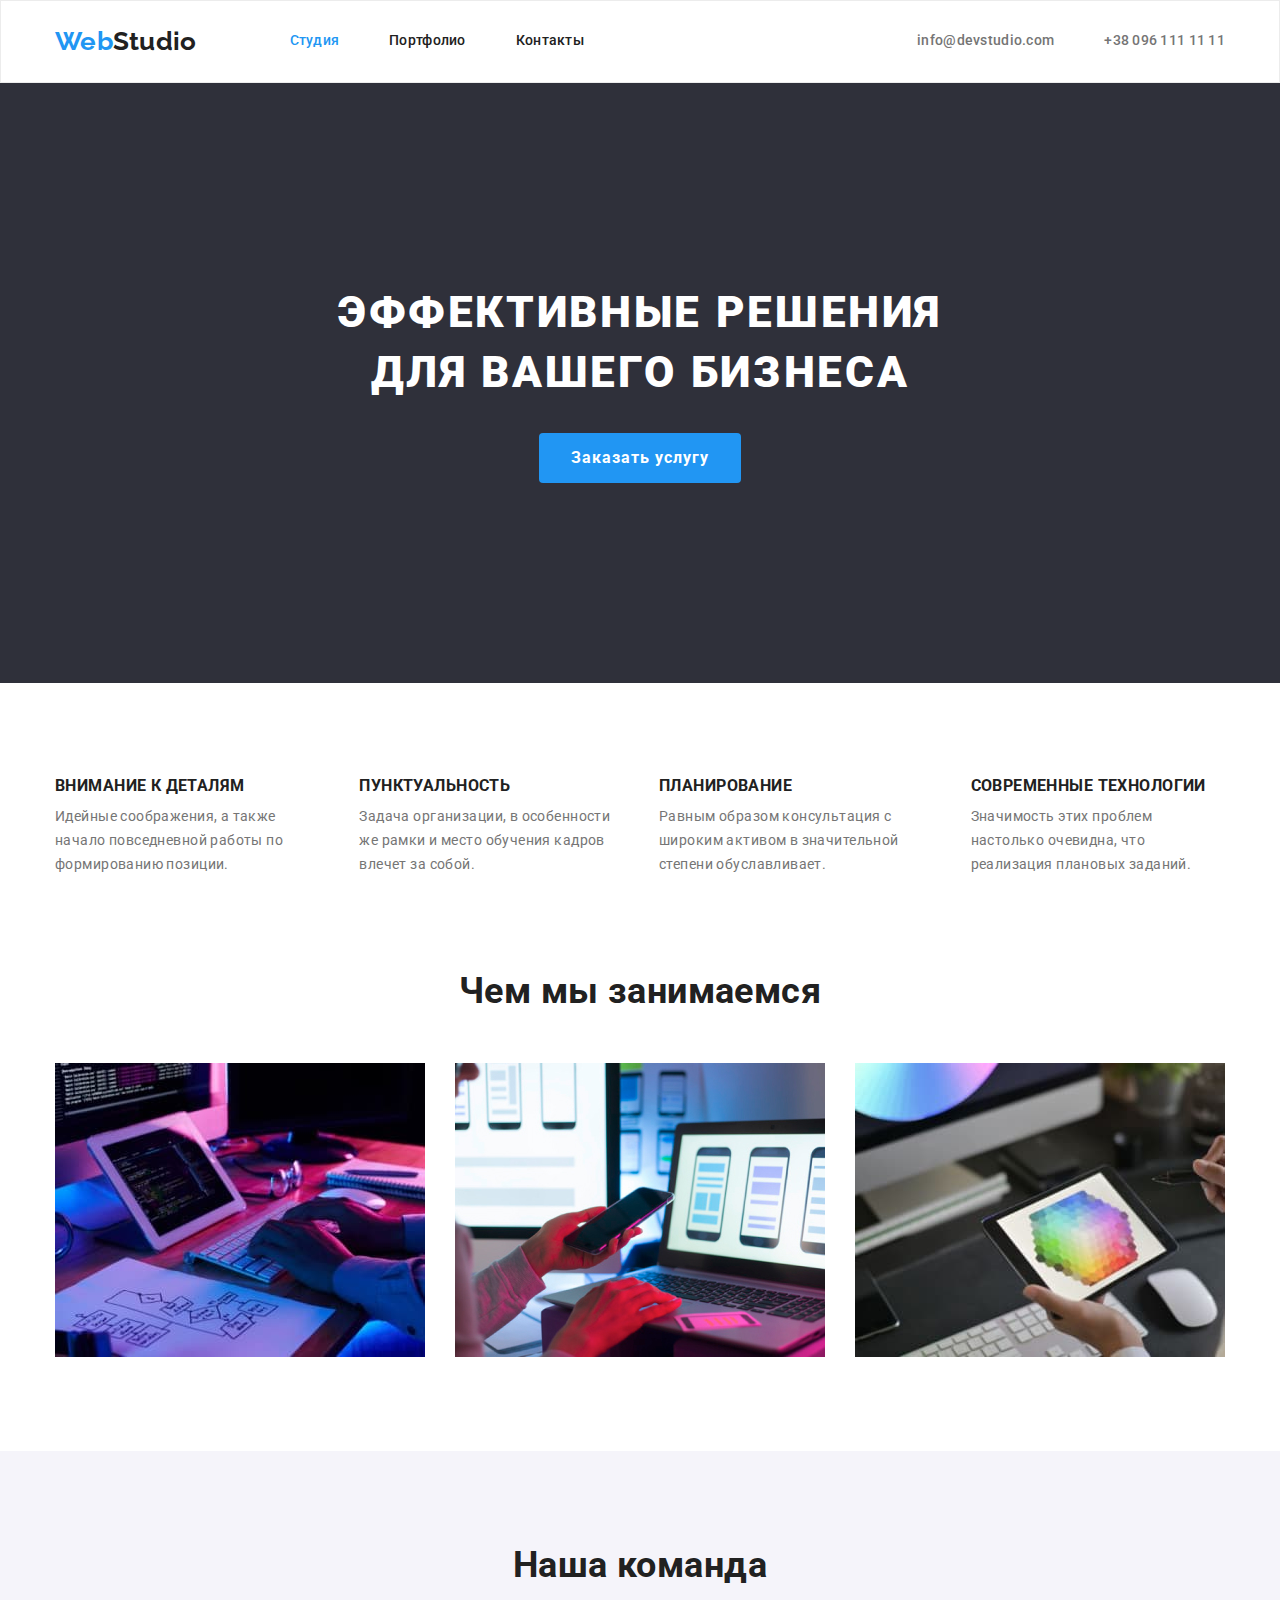
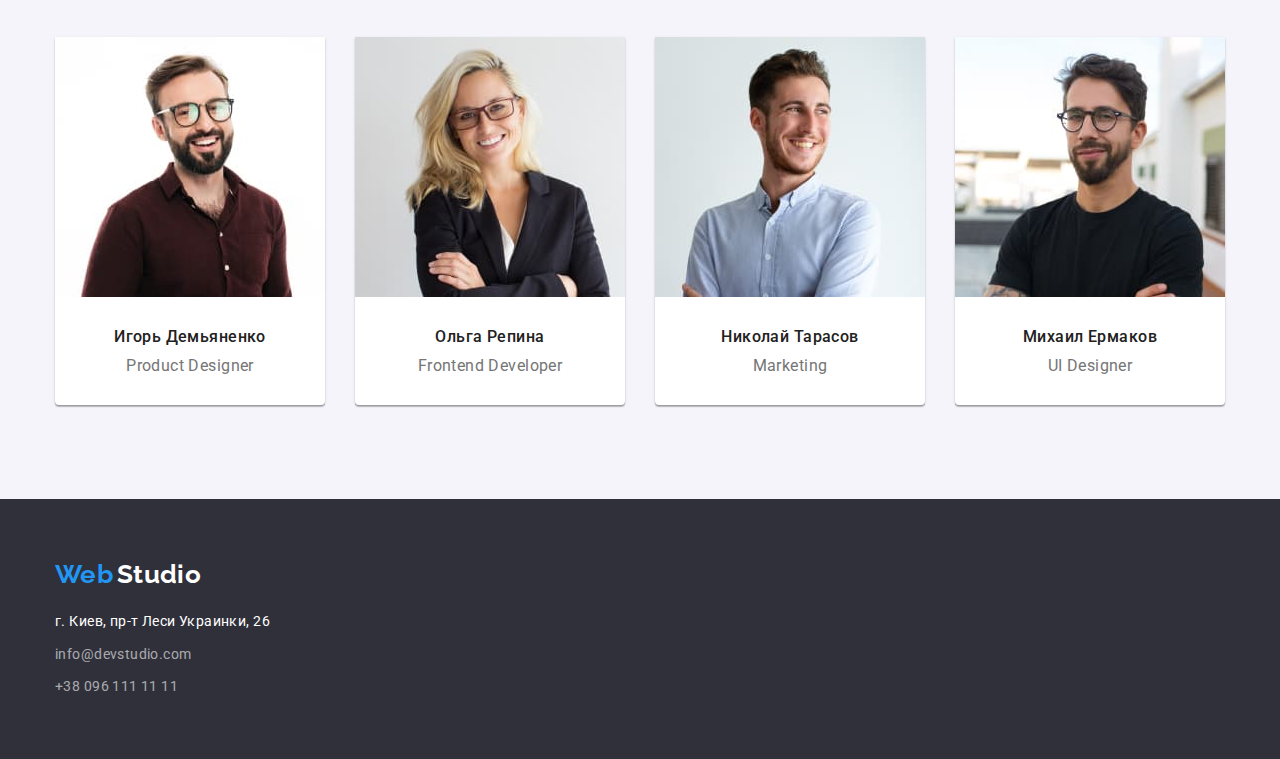
==== commit 7b8c6d3a: "add html+css+portfolio" ====
--- a/index.html
+++ b/index.html
@@ -4,7 +4,7 @@
     <meta charset="UTF-8">
     <meta http-equiv="X-UA-Compatible" content="IE=edge">
     <meta name="viewport" content="width=device-width, initial-scale=1.0">
-    <title>Document</title>
+    <title>Web Stodio</title>
     <link rel="stylesheet" href="https://cdnjs.cloudflare.com/ajax/libs/modern-normalize/1.0.0/modern-normalize.min.css" />
 
     <link rel="preconnect" href="https://fonts.googleapis.com">
@@ -75,14 +75,15 @@
 
         <section class="section works">
             <div class="container">
+            
                 <h2 class="works-title">Чем мы занимаемся</h2>
                 <ul class="works-list">
                     <li class="item"><img src="./images/img1.jpg" alt="Человек печатает на клавиатуре" width="370" height="294"></li>
                     <li class="item"><img src="./images/img2.jpg" alt="Человек работает с ноутбуком" width="370" height="294"></li>
                     <li class="item"><img src="./images/img3.jpg" alt="Человек работает с планшетом" width="370" height="294"></li>
                 </ul>
-                </section>
             </div>
+        </section>
 
         <section class="section team">
               <div class="container">
--- a/css/styles.css
+++ b/css/styles.css
@@ -18,6 +18,11 @@
     letter-spacing: 0.03em;
     
 }
+img{
+    display: block;
+    min-width: 100%;
+    height: auto;
+}
 
 ul{
     padding: 0;
@@ -67,7 +72,7 @@
 
 .page-header{
     background-color: var(--white-text-color);
-    
+    border: 1px solid #ECECEC;
 
     font-weight: 500;
     line-height: 1.14;
@@ -350,23 +355,79 @@
 }
 
 /* --------------portfolio------------------ */
+.btn-list{
+    display: flex;
+    justify-content: center;
+    padding-top: 94px;
+    padding-bottom: 34px;
+}
+
+.btn-list .item+.item{
+    margin-left: 8px;
+}
+
 .btn{
+    display: flex;
+    border-radius: 4px;  
+    border: none; 
+    padding: 6px 22px;
+
+    color: var(--title-text-color);
+    background-color: var(--third-background-color);
+    box-shadow: 0px 3px 1px rgba(0, 0, 0, 0.1),
+    0px 1px 2px rgba(0, 0, 0, 0.08),
+    0px 2px 2px rgba(0, 0, 0, 0.12);
+
+
+    font-family: inherit;
     font-weight: 500;
     font-size: 16px;
     line-height: 1.62;
     text-align: center;
-    color: var(--title-text-color);
-    background-color: var(--third-background-color);
+ 
     cursor: pointer;
-    font-family: inherit;
-}
+    
+}
+
 .btn:hover,
 .btn:focus{
     color: var(--white-text-color);
     background-color:var(--accent-color)
 }
 /* ------------section-------------- */
+.port-list{
+    padding-bottom: 94px;
+    display: flex;
+    flex-wrap: wrap;
+}
+
+.port-list .item{
+    display: flex;
+    flex-basis: calc(100% / 3 - 30px);
+    margin-left: 30px;
+    margin-bottom: 30px;
+}
+
+.port-list .item:nth-child(3n+1){
+    margin-left: 0;
+    
+}
+.port-list .item:nth-last-child(-n+3){
+    margin-bottom: 0;
+    
+}
+.card{
+    padding: 20px 24px;
+    border-right: 1px solid #EEEEEE;
+    border-bottom: 1px solid #EEEEEE;
+    border-left: 1px solid #EEEEEE;
+
+}
 .port-title{
+    margin: 0;
+    padding: 0;
+    margin-bottom: 4px;
+
     font-weight: 700;
     font-size: 18px;
     line-height: 2;
@@ -374,7 +435,8 @@
     color: var(--title-text-color);
 }
 .port-text{
-    font-weight: 400;
+    margin: 0;
+    padding: 0;
     font-size: 16px;
     line-height: 1.88;
     color: var(--primary-text-color);
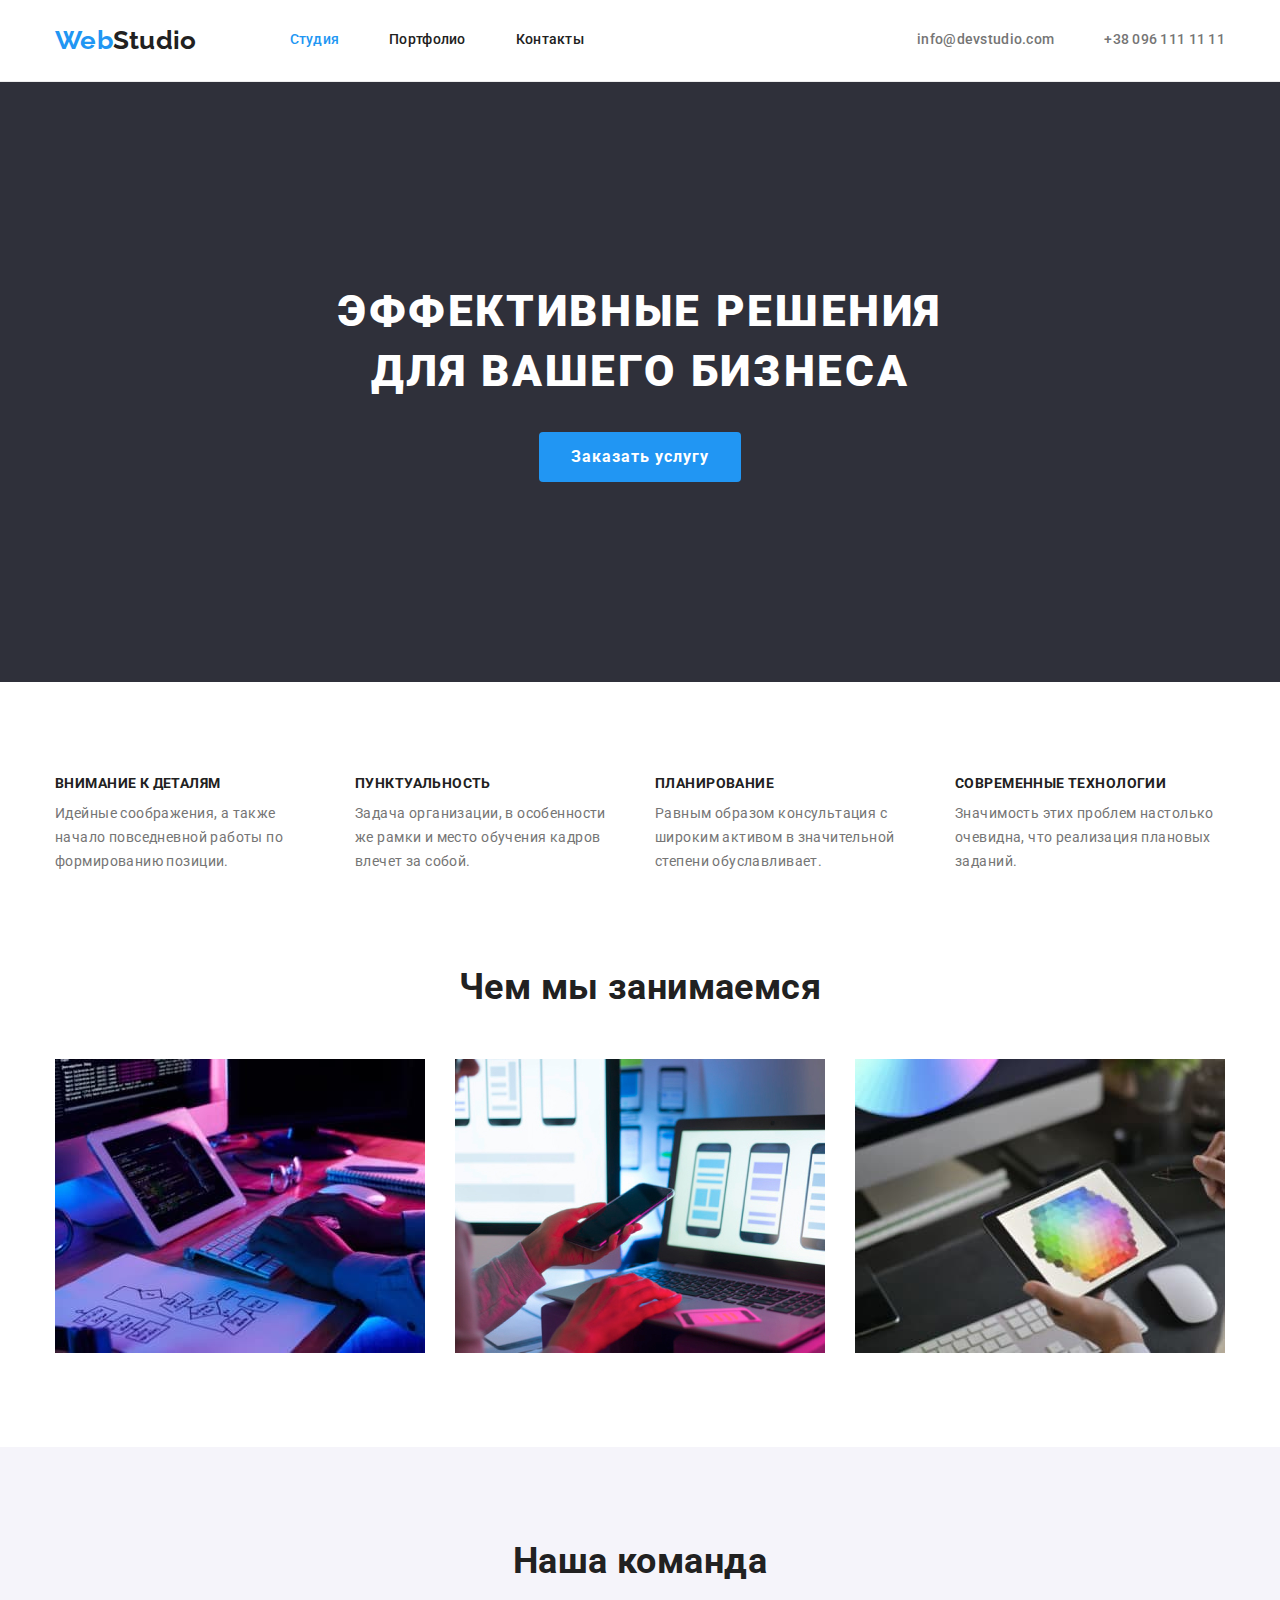
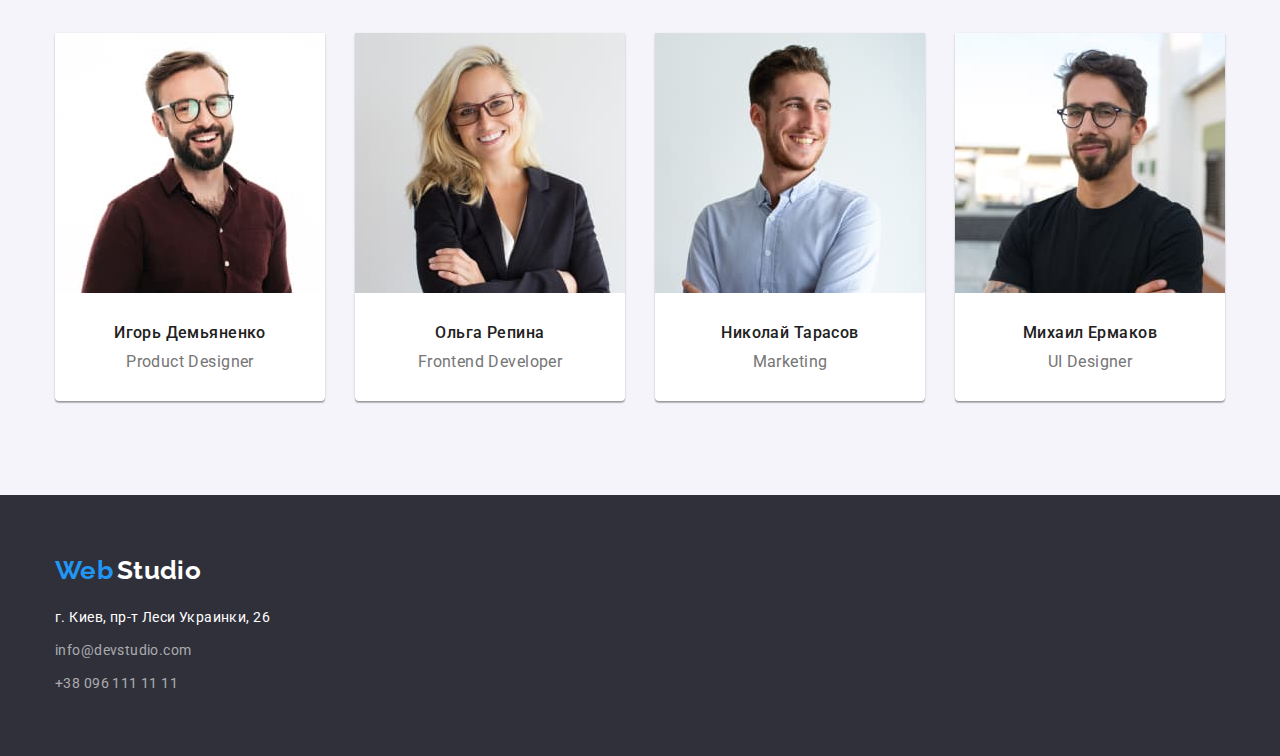
==== commit b710b703: "add webstudio hw3" ====
--- a/index.html
+++ b/index.html
@@ -4,7 +4,7 @@
     <meta charset="UTF-8">
     <meta http-equiv="X-UA-Compatible" content="IE=edge">
     <meta name="viewport" content="width=device-width, initial-scale=1.0">
-    <title>Web Stodio</title>
+    <title>Web Studio</title>
     <link rel="stylesheet" href="https://cdnjs.cloudflare.com/ajax/libs/modern-normalize/1.0.0/modern-normalize.min.css" />
 
     <link rel="preconnect" href="https://fonts.googleapis.com">
@@ -121,7 +121,7 @@
 
 <footer class="group">
     <div class="container">
-        <a href="index.html" class="page-logo link"> <span class="logo-active">Web</span> <span class="logo">Studio</span></a>
+        <a href="index.html" class="foot-logo link"> <span class="logo-active">Web</span> <span class="logo">Studio</span></a>
         <address class="place">
             <ul class="menu">
                 <li class="item"><a href="https://goo.gl/maps/wAKZmXzCCc5WXMGi8" target="blank" rel="noopener nofollow noreferrer"
--- a/css/styles.css
+++ b/css/styles.css
@@ -30,6 +30,17 @@
     list-style: none;
 }
 
+h1,
+h2,
+h3,
+h4,
+h5,
+h6,
+p{
+    margin: 0;
+    padding: 0;
+}
+
 .link{
     text-decoration: none;
 }
@@ -41,6 +52,10 @@
 
     /* outline: 2px solid tomato; */
 }
+
+.section {
+    padding: 94px 0;
+}
 /* ---------------------logo----------------- */
 .page-logo:focus{
     color: var(--accent-color);
@@ -71,8 +86,7 @@
 /* --------------------header-------------------- */
 
 .page-header{
-    background-color: var(--white-text-color);
-    border: 1px solid #ECECEC;
+    border-bottom: 1px solid #ECECEC;
 
     font-weight: 500;
     line-height: 1.14;
@@ -109,9 +123,10 @@
 /* auth-nav */
 
 .auth-nav{
-    display: flex;
     padding-top: 32px;
     padding-bottom: 32px;
+    display: flex;
+ 
     margin-left: auto;
 }
 
@@ -120,6 +135,9 @@
 }
 
 .auth-nav .link {
+    padding-top: 32px;
+    padding-bottom: 32px;
+
     color: var(--primary-text-color);
 }
 
@@ -140,11 +158,12 @@
 }
 
 .hero{
+    padding-top: 200px;
+    padding-bottom: 200px;
     text-align: center;
 }
 
 .hero-title{
-    padding-top: 200px;
     width: 696px;
     margin: 0 auto;
     margin-bottom: 30px;
@@ -160,8 +179,6 @@
 }
 
 .hero-btn{
-    display:inline-block;
-    margin-bottom: 200px;
     padding: 10px 32px;
     border-radius: 4px;
     border: none;
@@ -210,20 +227,18 @@
 }
 
 .benefits .title{
-    margin-top: 0;
     margin-bottom: 10px;
 
     color:var(--title-text-color);
 
+    font-size: 14px;
     font-weight: 700;
     line-height: 1.14;
     text-transform: uppercase;
 }
 
 .benefits .text{
-    margin-top: 0;
-    margin-bottom: 0;
-
+    width: 270px;
     color: var(--primary-text-color);
 
     line-height: 1.71;
@@ -231,6 +246,7 @@
 
 .benefits {
     padding: 94px 0;
+    text-align: left;
  }
 
  .benefits{
@@ -240,7 +256,6 @@
 
 .team-title,
 .works-title{
-    margin-top: 0;
     margin-bottom: 50px;
 
     color: var(--title-text-color);
@@ -273,7 +288,7 @@
 }
 
 .team .title {
-    margin-top: 0;
+   
     margin-bottom: 10px;
 
     font-weight: 500;
@@ -305,7 +320,7 @@
 }
 
 .team .text{
-    margin-top: 0;
+    
     margin-bottom: 30px;
     font-weight: 400;
     font-size: 16px;
@@ -315,6 +330,8 @@
 }
 /* -------------footer-------------- */
 .group {
+    padding-top: 60px;
+    padding-bottom: 60px;
     background-color: var(--second-background-color);
 }
 
@@ -322,8 +339,8 @@
     color: var(--white-text-color);
 }
 
- .group .page-logo{
-    padding-top: 60px;
+ .group .foot-logo{
+    
     padding-bottom: 0;
     margin-bottom: 20px;
     display: block;
@@ -335,7 +352,7 @@
 
 .place {
     font-style: normal;
-    padding-bottom: 60px;
+    
 }
 .menu .link-direction {
     color: var(--footer-color);
@@ -355,11 +372,12 @@
 }
 
 /* --------------portfolio------------------ */
+
 .btn-list{
+    margin-bottom: 50px;
     display: flex;
     justify-content: center;
-    padding-top: 94px;
-    padding-bottom: 34px;
+
 }
 
 .btn-list .item+.item{
@@ -367,6 +385,7 @@
 }
 
 .btn{
+    
     display: flex;
     border-radius: 4px;  
     border: none; 
@@ -374,9 +393,9 @@
 
     color: var(--title-text-color);
     background-color: var(--third-background-color);
-    box-shadow: 0px 3px 1px rgba(0, 0, 0, 0.1),
+    /* box-shadow: 0px 3px 1px rgba(0, 0, 0, 0.1),
     0px 1px 2px rgba(0, 0, 0, 0.08),
-    0px 2px 2px rgba(0, 0, 0, 0.12);
+    0px 2px 2px rgba(0, 0, 0, 0.12); */
 
 
     font-family: inherit;
@@ -424,8 +443,7 @@
 
 }
 .port-title{
-    margin: 0;
-    padding: 0;
+ 
     margin-bottom: 4px;
 
     font-weight: 700;
@@ -435,8 +453,7 @@
     color: var(--title-text-color);
 }
 .port-text{
-    margin: 0;
-    padding: 0;
+  
     font-size: 16px;
     line-height: 1.88;
     color: var(--primary-text-color);
